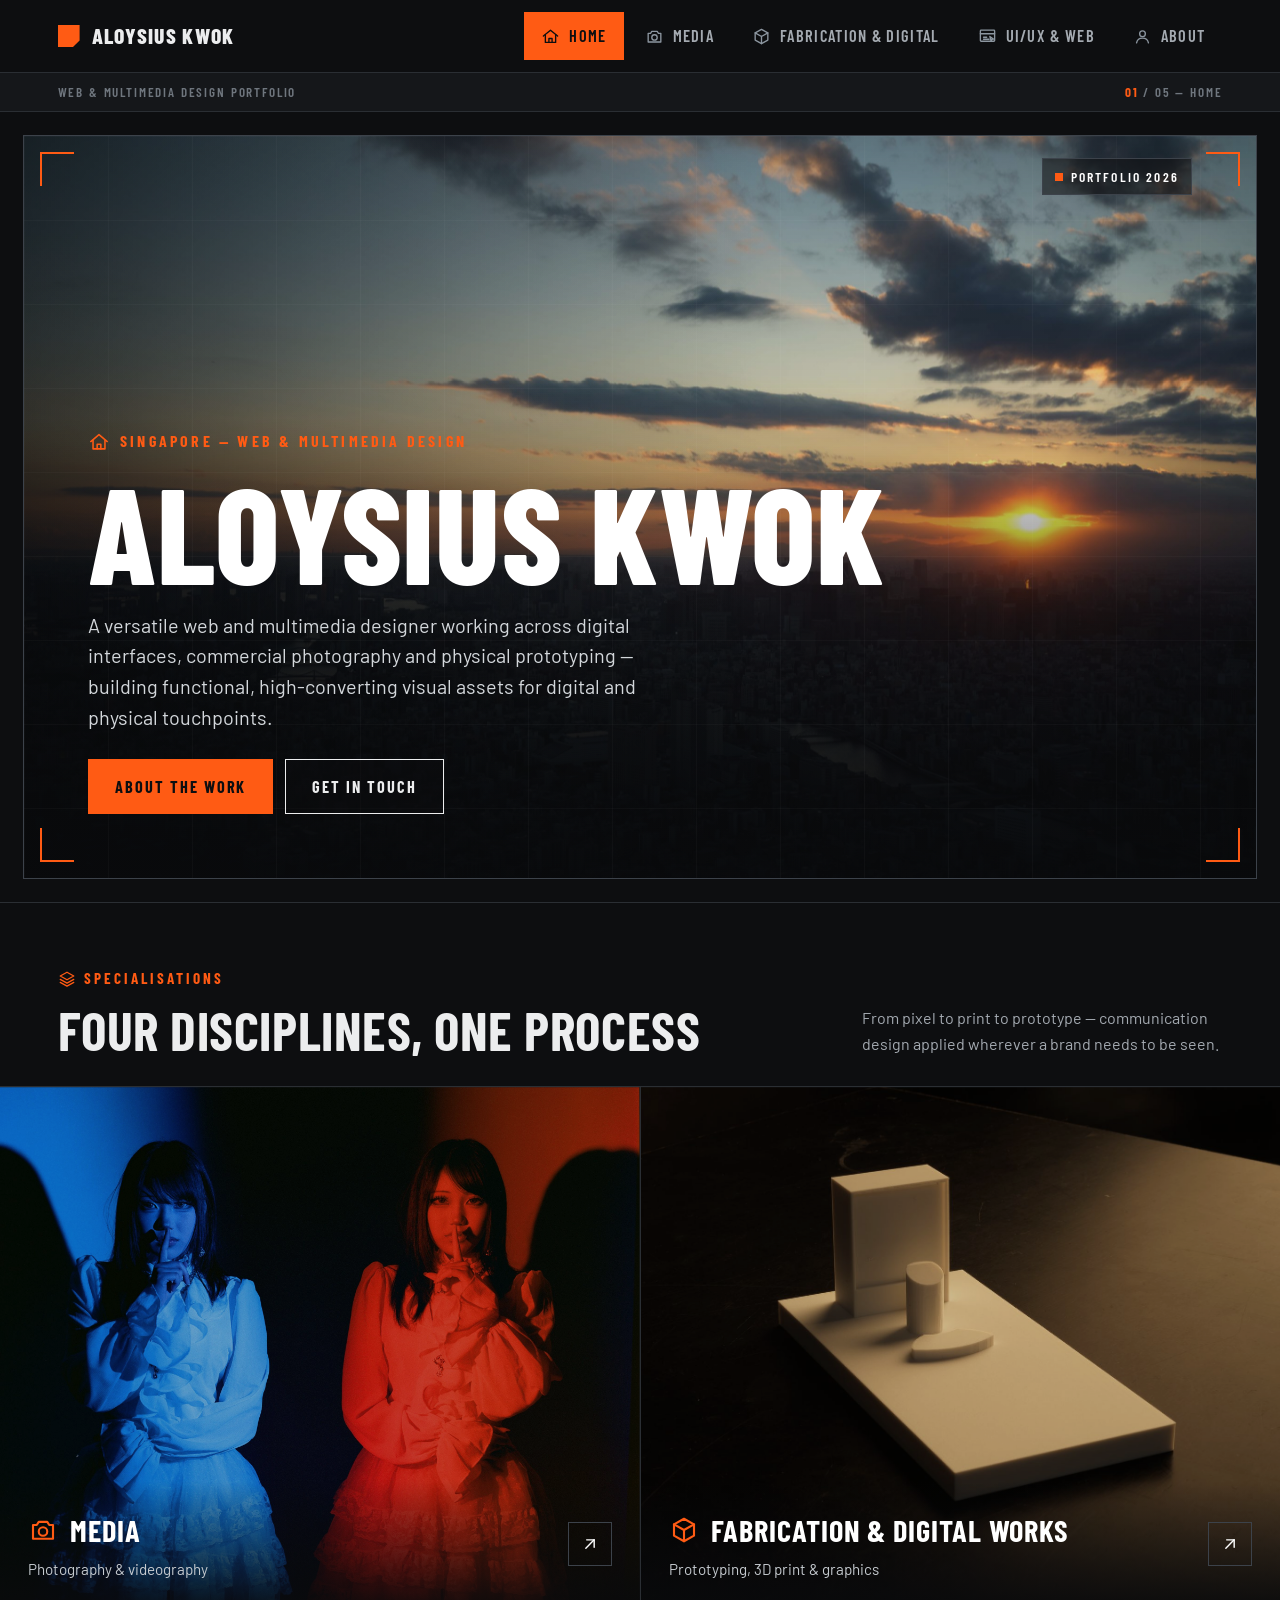
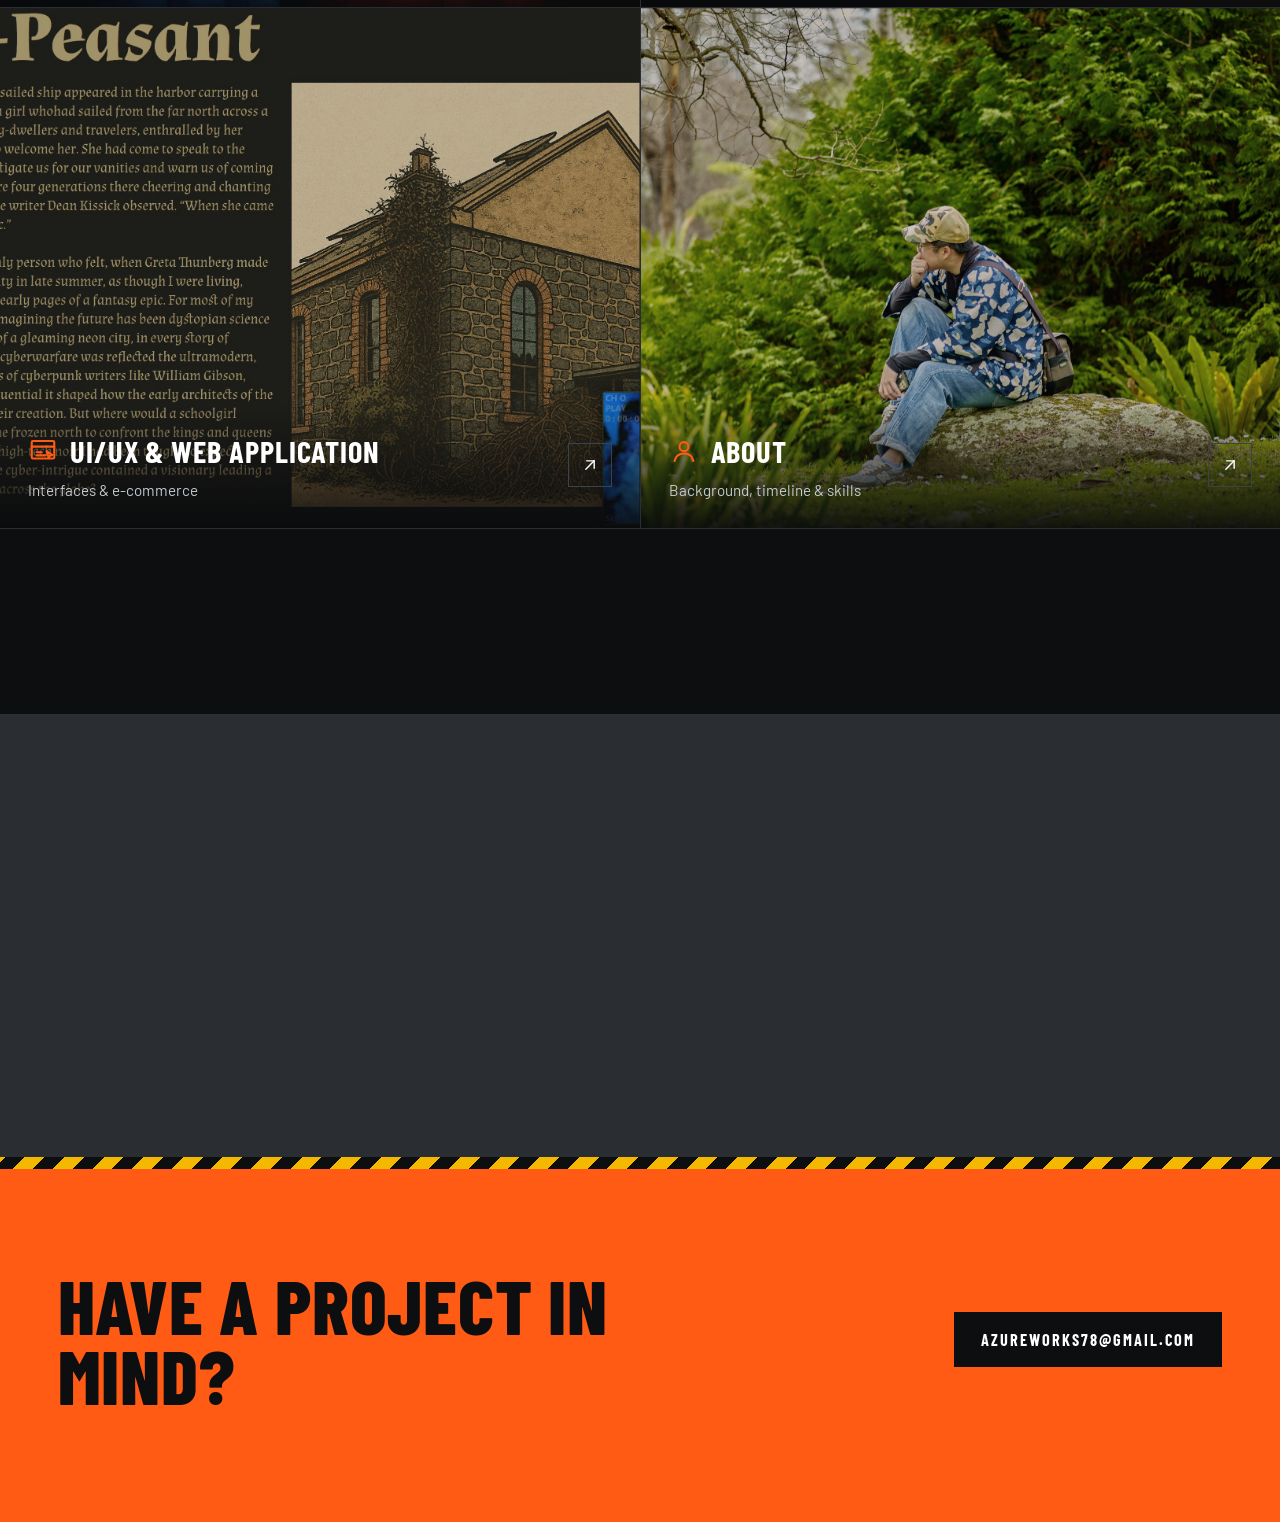
==== index.html @ bb740944 "Add files via upload" ====
<!DOCTYPE html>
<html lang="en">
<head>
<meta charset="UTF-8">
<meta name="viewport" content="width=device-width, initial-scale=1.0">
<title>Home — Aloysius Kwok</title>
<meta name="description" content="Portfolio of Aloysius Kwok — web, UI/UX, multimedia and fabrication design.">
<link rel="icon" href="data:image/svg+xml,%3Csvg xmlns='http://www.w3.org/2000/svg' viewBox='0 0 24 24'%3E%3Crect width='24' height='24' fill='%230D0E10'/%3E%3Crect x='4' y='4' width='10' height='10' fill='%23FF5B14'/%3E%3C/svg%3E">
<script>document.documentElement.classList.add("js")</script>
<link rel="stylesheet" href="css/style.css">
</head>
<body>
  <nav class="site-nav">
    <div class="wrap">
      <a href="index.html" class="brand"><span class="brand-mark"></span>Aloysius&nbsp;Kwok</a>
      <div class="nav-links"><a href="index.html" class="active" aria-current="page"><svg class="ico" viewBox="0 0 24 24" aria-hidden="true"><path d="M3 11.5 12 4l9 7.5"/><path d="M5.5 10v9.5h13V10"/><path d="M10 19.5v-5h4v5"/></svg><span>Home</span></a><a href="media.html"><svg class="ico" viewBox="0 0 24 24" aria-hidden="true"><path d="M4 8h3l1.6-2.5h6.8L17 8h3v11H4z"/><circle cx="12" cy="13.2" r="3.4"/></svg><span>Media</span></a><a href="fabrication.html"><svg class="ico" viewBox="0 0 24 24" aria-hidden="true"><path d="M12 3 20 7.5v9L12 21l-8-4.5v-9z"/><path d="M12 12 4 7.5M12 12l8-4.5M12 12v9"/></svg><span>Fabrication & Digital</span></a><a href="uiux.html"><svg class="ico" viewBox="0 0 24 24" aria-hidden="true"><rect x="3" y="4" width="18" height="14" rx="1"/><path d="M3 8.5h18"/><path d="M7 13h4M7 15.5h7"/><path d="m15 12 4.5 3.2-2 .5-.9 2z"/></svg><span>UI/UX & Web</span></a><a href="about.html"><svg class="ico" viewBox="0 0 24 24" aria-hidden="true"><circle cx="12" cy="8.5" r="3.6"/><path d="M4.5 20c.8-4 3.6-6 7.5-6s6.7 2 7.5 6"/></svg><span>About</span></a></div>
      <button class="nav-toggle" aria-label="Toggle menu" aria-expanded="false"><span></span></button>
    </div>
  </nav>
  
  <div class="index-strip">
    <div class="wrap">
      <span>Web &amp; Multimedia Design Portfolio</span>
      <span><b>01</b> / 05 — Home</span>
    </div>
  </div>
  <header class="hero ">
    <img class="hero-img" src="images/home/main.jpg" alt="Aloysius Kwok — featured work">
    <div class="hero-shade"></div><div class="hero-grid"></div>
    <span class="brk tl"></span><span class="brk tr"></span><span class="brk bl"></span><span class="brk br"></span>
    <div class="hero-tag"><i></i>Portfolio 2026</div>
    <div class="hero-text">
      <span class="eyebrow"><svg class="ico" viewBox="0 0 24 24" aria-hidden="true"><path d="M3 11.5 12 4l9 7.5"/><path d="M5.5 10v9.5h13V10"/><path d="M10 19.5v-5h4v5"/></svg>Singapore — Web &amp; Multimedia Design</span>
      <h1>Aloysius Kwok</h1>
      <p class="hero-lede">A versatile web and multimedia designer working across digital interfaces, commercial photography and physical prototyping — building functional, high-converting visual assets for digital and physical touchpoints.</p>
      <div class="hero-actions"><a class="btn btn-solid" href="about.html">About the work</a><a class="btn btn-line" href="mailto:azureworks78@gmail.com">Get in touch</a></div>
    </div>
  </header>

  <div class="section-head">
    <div>
      <span class="section-kicker"><svg class="ico" viewBox="0 0 24 24" aria-hidden="true"><path d="m12 3 9 5-9 5-9-5z"/><path d="m3 12.5 9 5 9-5"/><path d="m3 16.5 9 5 9-5"/></svg>Specialisations</span>
      <h2>Four disciplines, one process</h2>
    </div>
    <p class="section-note">From pixel to print to prototype — communication design applied wherever a brand needs to be seen.</p>
  </div>

  <div class="bento">
    <a class="cell cell-img c3 r2" href="media.html">
      <img src="images/media/main.jpg" alt="Media — event and commercial photography">
      <div class="cell-caption"><div><div class="cap-label"><svg class="ico" viewBox="0 0 24 24" aria-hidden="true"><path d="M4 8h3l1.6-2.5h6.8L17 8h3v11H4z"/><circle cx="12" cy="13.2" r="3.4"/></svg>Media</div><div class="cap-sub">Photography &amp; videography</div></div><span class="cap-arrow"><svg class="ico" viewBox="0 0 24 24" aria-hidden="true"><path d="M7 17 17 7"/><path d="M8 7h9v9"/></svg></span></div>
    </a>
    <a class="cell cell-img c3 r2" href="fabrication.html">
      <img src="images/fabrication/mockup-09.jpg" alt="Fabrication and digital works — prototyping and graphics">
      <div class="cell-caption"><div><div class="cap-label"><svg class="ico" viewBox="0 0 24 24" aria-hidden="true"><path d="M12 3 20 7.5v9L12 21l-8-4.5v-9z"/><path d="M12 12 4 7.5M12 12l8-4.5M12 12v9"/></svg>Fabrication &amp; Digital Works</div><div class="cap-sub">Prototyping, 3D print &amp; graphics</div></div><span class="cap-arrow"><svg class="ico" viewBox="0 0 24 24" aria-hidden="true"><path d="M7 17 17 7"/><path d="M8 7h9v9"/></svg></span></div>
    </a>
    <a class="cell cell-img c3 r2" href="uiux.html">
      <img src="images/uiux/hero.jpg" alt="UI/UX and web application design">
      <div class="cell-caption"><div><div class="cap-label"><svg class="ico" viewBox="0 0 24 24" aria-hidden="true"><rect x="3" y="4" width="18" height="14" rx="1"/><path d="M3 8.5h18"/><path d="M7 13h4M7 15.5h7"/><path d="m15 12 4.5 3.2-2 .5-.9 2z"/></svg>UI/UX &amp; Web Application</div><div class="cap-sub">Interfaces &amp; e-commerce</div></div><span class="cap-arrow"><svg class="ico" viewBox="0 0 24 24" aria-hidden="true"><path d="M7 17 17 7"/><path d="M8 7h9v9"/></svg></span></div>
    </a>
    <a class="cell cell-img c3 r2" href="about.html">
      <img src="images/about/main.jpg" alt="About Aloysius Kwok">
      <div class="cell-caption"><div><div class="cap-label"><svg class="ico" viewBox="0 0 24 24" aria-hidden="true"><circle cx="12" cy="8.5" r="3.6"/><path d="M4.5 20c.8-4 3.6-6 7.5-6s6.7 2 7.5 6"/></svg>About</div><div class="cap-sub">Background, timeline &amp; skills</div></div><span class="cap-arrow"><svg class="ico" viewBox="0 0 24 24" aria-hidden="true"><path d="M7 17 17 7"/><path d="M8 7h9v9"/></svg></span></div>
    </a>
  </div>

  <div class="section-head">
    <div>
      <span class="section-kicker">At a glance</span>
      <h2>Grounded in craft, built for production</h2>
    </div>
  </div>

  <div class="bento">
    <div class="cell c2">
      <span class="cell-index">Based</span>
      <h3>Singapore</h3>
      <p>Shooting and building across Southeast Asia, Australia and Japan.</p>
    </div>
    <div class="cell c2">
      <span class="cell-index">Education</span>
      <h3>B. Communication Design</h3>
      <p>Monash University, Melbourne — digital &amp; interactive media, UX pathways, typography.</p>
    </div>
    <div class="cell c2 cell-dark">
      <span class="cell-index">Currently</span>
      <h3>E-Operations &amp; Marketing</h3>
      <p>Supporting LAPP Asia Pacific's regional e-commerce and digital campaigns.</p>
    </div>
    <div class="cell c3">
      <span class="cell-index">Tools</span>
      <h3>Adobe Creative Suite, Shopify Liquid, Figma, 3D printing &amp; rapid prototyping</h3>
    </div>
    <div class="cell c3">
      <span class="cell-index">Since</span>
      <h3>2021 — independent multimedia production</h3>
      <p>Private models, commercial events and agency campaigns across three countries.</p>
    </div>
  </div>

  <div class="cta-band">
    <h2>Have a project in mind?</h2>
    <a class="btn btn-solid" href="mailto:azureworks78@gmail.com">azureworks78@gmail.com</a>
  </div>

  <div class="lightbox" id="lightbox">
    <button class="lightbox-close" aria-label="Close image">&times;</button>
    <img src="" alt="">
    <div class="lightbox-cap"></div>
  </div>
  <script src="js/site.js"></script>
</body>
</html>
---- css/style.css ----
/* ============================================================
   Aloysius Kwok — Portfolio
   Dark industrial · modernist grid · bento sectioning
   ============================================================ */

@import url('https://fonts.googleapis.com/css2?family=Barlow+Condensed:wght@500;600;700;800&family=Barlow:wght@400;500;600;700&display=swap');

:root{
  --bg:#0D0E10;
  --surface:#15171A;
  --surface-2:#1C1F23;
  --line:#2A2E33;
  --line-strong:#3C424A;
  --ink:#ECEDEE;
  --ink-soft:#A4AAB1;
  --ink-faint:#6F767E;
  --accent:#FF5B14;        /* safety orange */
  --accent-ink:#0D0E10;
  --hazard:#F5B800;
  --steel:#8C96A0;

  --gap:1px;
  --edge:clamp(18px,4.5vw,64px);
  --frame:clamp(10px,1.8vw,26px);   /* breathing room around large images */
  --maxw:1680px;

  --ff-display:'Barlow Condensed','Oswald','Arial Narrow',sans-serif;
  --ff-body:'Barlow','Helvetica Neue',Arial,sans-serif;
}

*{box-sizing:border-box;}
html{scroll-behavior:smooth;}
body{
  margin:0;background:var(--bg);color:var(--ink);
  font-family:var(--ff-body);font-size:17px;line-height:1.55;
  -webkit-font-smoothing:antialiased;
}
img{max-width:100%;display:block;}
a{color:inherit;text-decoration:none;}
ul{margin:0;padding:0;list-style:none;}
h1,h2,h3,h4{margin:0;font-family:var(--ff-display);font-weight:700;text-transform:uppercase;letter-spacing:.01em;line-height:1;}
p{margin:0;}
::selection{background:var(--accent);color:var(--accent-ink);}
:focus-visible{outline:2px solid var(--accent);outline-offset:3px;}

.ico{width:1.15em;height:1.15em;stroke:currentColor;fill:none;stroke-width:1.7;stroke-linecap:round;stroke-linejoin:round;flex:none;}

.wrap{max-width:var(--maxw);margin:0 auto;padding:0 var(--edge);}

/* ---------- Nav ---------- */
.site-nav{position:sticky;top:0;z-index:50;background:var(--bg);border-bottom:1px solid var(--line);}
.site-nav .wrap{display:flex;align-items:center;justify-content:space-between;height:72px;}
.brand{display:flex;align-items:center;gap:12px;font-family:var(--ff-display);font-weight:800;font-size:1.35rem;letter-spacing:.06em;text-transform:uppercase;}
.brand-mark{width:22px;height:22px;background:var(--accent);position:relative;clip-path:polygon(0 0,100% 0,100% 70%,70% 100%,0 100%);}
.nav-links{display:flex;align-items:center;gap:4px;}
.nav-links a{
  display:flex;align-items:center;gap:9px;
  font-family:var(--ff-display);font-weight:600;font-size:1.02rem;letter-spacing:.08em;text-transform:uppercase;
  padding:10px 16px;color:var(--ink-soft);white-space:nowrap;
  border:1px solid transparent;
  transition:color .15s ease,background .15s ease,border-color .15s ease;
}
.nav-links a .ico{width:19px;height:19px;color:var(--steel);transition:color .15s ease;}
.nav-links a:hover{color:var(--ink);background:var(--surface-2);border-color:var(--line);}
.nav-links a:hover .ico{color:var(--accent);}
.nav-links a.active{background:var(--accent);color:var(--accent-ink);}
.nav-links a.active .ico{color:var(--accent-ink);}
.nav-toggle{display:none;background:none;border:1px solid var(--line-strong);width:44px;height:44px;align-items:center;justify-content:center;cursor:pointer;}
.nav-toggle span,.nav-toggle span::before,.nav-toggle span::after{content:'';display:block;width:20px;height:2px;background:var(--ink);position:relative;}
.nav-toggle span::before{position:absolute;top:-6px;}
.nav-toggle span::after{position:absolute;top:6px;}

@media (max-width:1020px){
  .nav-links a{padding:10px 10px;font-size:.95rem;}
}
@media (max-width:860px){
  .nav-links{
    position:fixed;inset:72px 0 0 0;background:var(--bg);z-index:60;
    flex-direction:column;align-items:stretch;gap:0;padding:12px var(--edge) 24px;
    transform:translateY(-8px);opacity:0;pointer-events:none;
    transition:opacity .18s ease,transform .18s ease;
  }
  .nav-links.open{opacity:1;transform:none;pointer-events:auto;}
  .nav-links a{padding:20px 4px;font-size:1.4rem;border:0;border-bottom:1px solid var(--line);}
  .nav-links a .ico{width:26px;height:26px;}
  .nav-links a.active{background:none;color:var(--accent);}
  .nav-links a.active .ico{color:var(--accent);}
  .nav-toggle{display:flex;}
}

/* ---------- Index strip ---------- */
.index-strip{background:var(--surface);border-bottom:1px solid var(--line);}
.index-strip .wrap{display:flex;justify-content:space-between;align-items:center;height:38px;
  font-family:var(--ff-display);font-weight:600;font-size:.82rem;letter-spacing:.14em;text-transform:uppercase;color:var(--ink-faint);}
.index-strip b{color:var(--accent);font-weight:700;}

/* ---------- Hero (large framed image) ---------- */
.hero{
  position:relative;isolation:isolate;overflow:hidden;
  margin:var(--frame);
  height:clamp(520px,calc(100svh - 72px - 38px - 2*var(--frame)),1100px);
  display:flex;align-items:flex-end;
  background:var(--surface);
  border:1px solid var(--line-strong);
}
.hero-img{position:absolute;inset:0;width:100%;height:100%;object-fit:cover;z-index:-3;
  animation:heroZoom 16s cubic-bezier(.2,.6,.2,1) both;}
.hero-shade{position:absolute;inset:0;z-index:-2;
  background:
    linear-gradient(0deg,rgba(9,10,12,.93) 0%,rgba(9,10,12,.6) 30%,rgba(9,10,12,.08) 62%,rgba(9,10,12,.25) 100%),
    linear-gradient(90deg,rgba(9,10,12,.6) 0%,rgba(9,10,12,0) 60%);}
.hero-grid{position:absolute;inset:0;z-index:-1;opacity:.5;pointer-events:none;
  background-image:linear-gradient(rgba(255,255,255,.05) 1px,transparent 1px),linear-gradient(90deg,rgba(255,255,255,.05) 1px,transparent 1px);
  background-size:84px 84px;}
.brk{position:absolute;width:34px;height:34px;border:2px solid var(--accent);z-index:1;}
.brk.tl{top:16px;left:16px;border-right:0;border-bottom:0;}
.brk.tr{top:16px;right:16px;border-left:0;border-bottom:0;}
.brk.bl{bottom:16px;left:16px;border-right:0;border-top:0;}
.brk.br{bottom:16px;right:16px;border-left:0;border-top:0;}
.hero-tag{position:absolute;top:22px;right:64px;z-index:1;display:flex;align-items:center;gap:8px;
  font-family:var(--ff-display);font-weight:600;font-size:.85rem;letter-spacing:.16em;text-transform:uppercase;color:#fff;
  background:rgba(13,14,16,.55);border:1px solid var(--line-strong);padding:7px 12px;}
.hero-tag i{width:8px;height:8px;background:var(--accent);display:block;animation:blink 1.6s steps(2) infinite;}
.hero-text{position:relative;z-index:1;width:100%;padding:clamp(28px,5vw,72px);padding-top:120px;
  display:flex;flex-direction:column;gap:20px;animation:rise 1s .2s cubic-bezier(.2,.7,.2,1) both;}
.eyebrow{display:flex;align-items:center;gap:10px;font-family:var(--ff-display);font-weight:700;font-size:1rem;
  letter-spacing:.2em;text-transform:uppercase;color:var(--accent);}
.eyebrow .ico{width:22px;height:22px;}
.hero-text h1{font-size:clamp(3.4rem,10.5vw,9.5rem);font-weight:800;line-height:.86;letter-spacing:.005em;color:#fff;max-width:14ch;}
.hero-lede{font-size:clamp(1.05rem,1.55vw,1.3rem);color:#D3D7DB;max-width:56ch;line-height:1.55;}
.hero-actions{display:flex;gap:12px;flex-wrap:wrap;padding-top:6px;}

/* hero variants */
.hero-img{object-position:center 20%;}
.hero.long .hero-text h1{font-size:clamp(3rem,7.4vw,7rem);max-width:13ch;}
.hero.shade-left .hero-img{object-position:right center;}
.hero.shade-left .hero-shade{background:
  linear-gradient(90deg,rgba(9,10,12,.97) 0%,rgba(9,10,12,.93) 40%,rgba(9,10,12,.4) 72%,rgba(9,10,12,.1) 100%),
  linear-gradient(0deg,rgba(9,10,12,.7) 0%,rgba(9,10,12,0) 45%);}

@keyframes heroZoom{from{transform:scale(1.1);}to{transform:scale(1);}}
@keyframes rise{from{opacity:0;transform:translateY(34px);}to{opacity:1;transform:none;}}
@keyframes blink{50%{opacity:.15;}}

.btn{display:inline-flex;align-items:center;gap:10px;font-family:var(--ff-display);font-weight:700;font-size:1.02rem;
  letter-spacing:.12em;text-transform:uppercase;padding:14px 26px;border:1px solid var(--ink);color:var(--ink);
  transition:background .15s ease,color .15s ease,border-color .15s ease;}
.btn .ico{width:18px;height:18px;}
.btn-solid{background:var(--accent);border-color:var(--accent);color:var(--accent-ink);}
.btn-solid:hover{background:#fff;border-color:#fff;}
.btn-line{background:rgba(13,14,16,.4);}
.btn-line:hover{background:var(--ink);color:var(--bg);}

@media (max-width:700px){
  .hero{height:clamp(480px,82svh,760px);}
  .hero-tag{display:none;}
  .hero-text{padding-top:90px;}
}

/* ---------- Section headers ---------- */
.section-head{padding:64px var(--edge) 30px;display:grid;grid-template-columns:1fr auto;gap:24px;align-items:end;border-top:1px solid var(--line);}
.section-head h2{font-size:clamp(2rem,4.2vw,3.4rem);font-weight:700;}
.section-head .section-note{max-width:40ch;color:var(--ink-soft);font-size:1rem;line-height:1.6;}
.section-kicker{display:flex;align-items:center;gap:8px;font-family:var(--ff-display);font-weight:700;font-size:.95rem;
  letter-spacing:.2em;text-transform:uppercase;color:var(--accent);margin-bottom:12px;}
.section-kicker .ico{width:18px;height:18px;}

/* ---------- Bento ---------- */
.bento{display:grid;grid-template-columns:repeat(6,1fr);gap:var(--gap);background:var(--line);border-top:1px solid var(--line);border-bottom:1px solid var(--line);}
.bento>*{background:var(--surface);}
.cell{padding:32px;display:flex;flex-direction:column;gap:14px;justify-content:flex-end;min-height:220px;position:relative;}
.cell h3{font-size:1.7rem;font-weight:700;}
.cell p{color:var(--ink-soft);font-size:1rem;line-height:1.6;}
.cell .cell-index{display:flex;align-items:center;gap:8px;font-family:var(--ff-display);font-weight:600;font-size:.9rem;letter-spacing:.18em;text-transform:uppercase;color:var(--ink-faint);}
.cell .cell-index .ico{width:17px;height:17px;color:var(--accent);}
.c2{grid-column:span 2;}.c3{grid-column:span 3;}.c4{grid-column:span 4;}.c6{grid-column:span 6;}
.r2{min-height:520px;}
.cell-dark{background:var(--surface-2);border-top:3px solid var(--accent);}

.cell-img{padding:0;overflow:hidden;background:var(--surface-2);}
.cell-img img{width:100%;height:100%;object-fit:cover;position:absolute;inset:0;transition:transform .8s cubic-bezier(.2,.7,.2,1),filter .4s ease;filter:saturate(.9) brightness(.82);}
.cell-img:hover img{transform:scale(1.06);filter:saturate(1.05) brightness(1);}
.cell-caption{position:absolute;left:0;right:0;bottom:0;z-index:2;padding:26px 28px;display:flex;align-items:center;justify-content:space-between;gap:16px;
  background:linear-gradient(0deg,rgba(9,10,12,.92),rgba(9,10,12,0));}
.cap-label{font-family:var(--ff-display);font-weight:700;font-size:1.9rem;text-transform:uppercase;letter-spacing:.03em;color:#fff;display:flex;align-items:center;gap:12px;}
.cap-label .ico{width:30px;height:30px;color:var(--accent);}
.cap-sub{font-size:.95rem;color:#C5CACF;margin-top:4px;}
.cap-arrow{width:44px;height:44px;border:1px solid var(--line-strong);display:flex;align-items:center;justify-content:center;color:#fff;flex:none;transition:background .2s ease,border-color .2s ease,transform .3s ease;}
.cap-arrow .ico{width:20px;height:20px;}
.cell-img:hover .cap-arrow{background:var(--accent);border-color:var(--accent);color:var(--accent-ink);transform:rotate(45deg);}

@media (max-width:960px){
  .bento{grid-template-columns:repeat(2,1fr);}
  .c3,.c4,.c6{grid-column:span 2;}.c2{grid-column:span 1;}
  .section-head{grid-template-columns:1fr;}
  .r2{min-height:380px;}
}
@media (max-width:520px){
  .bento{grid-template-columns:1fr;}
  .c2,.c3,.c4,.c6{grid-column:span 1;}
}

/* ---------- Gallery ---------- */
.gallery{display:grid;grid-template-columns:repeat(6,1fr);grid-auto-rows:clamp(220px,24vw,360px);gap:var(--gap);background:var(--line);border-top:1px solid var(--line);border-bottom:1px solid var(--line);}
.gallery figure{margin:0;position:relative;overflow:hidden;background:var(--surface-2);cursor:zoom-in;}
.gallery img{width:100%;height:100%;object-fit:cover;}
.gallery figure::after{content:'';position:absolute;left:0;bottom:0;height:3px;width:100%;background:var(--accent);transform:scaleX(0);transform-origin:left;transition:transform .45s cubic-bezier(.2,.7,.2,1);z-index:3;}
.gallery figure:hover::after{transform:scaleX(1);}
.gallery figcaption{position:absolute;left:0;right:0;bottom:0;z-index:2;padding:36px 18px 16px;display:flex;align-items:center;justify-content:space-between;gap:10px;
  background:linear-gradient(0deg,rgba(9,10,12,.9),rgba(9,10,12,0));color:#fff;
  font-family:var(--ff-display);font-weight:600;font-size:1rem;letter-spacing:.14em;text-transform:uppercase;
  opacity:0;transform:translateY(8px);transition:opacity .25s ease,transform .25s ease;}
.gallery figcaption .ico{width:18px;height:18px;color:var(--accent);}
.gallery figure:hover figcaption{opacity:1;transform:none;}
.g-w2{grid-column:span 2;}.g-w3{grid-column:span 3;}.g-w4{grid-column:span 4;}.g-w6{grid-column:span 6;}

@media (max-width:860px){
  .gallery{grid-template-columns:repeat(4,1fr);grid-auto-rows:240px;}
  .g-w3,.g-w4,.g-w6{grid-column:span 4;}.g-w2{grid-column:span 2;}
}
@media (max-width:520px){
  .gallery{grid-template-columns:repeat(2,1fr);grid-auto-rows:230px;}
  .g-w2,.g-w3,.g-w4,.g-w6{grid-column:span 2;}
}

/* ---------- Scroll-reveal animation (only when JS is on) ---------- */
/* the frame stays in place (so it can be observed); the image wipes in inside it */
.js .gallery figure img,.js .cell-img img{
  clip-path:inset(0 0 100% 0);transform:scale(1.28);
  transition:clip-path 1s cubic-bezier(.77,0,.18,1) var(--d,0ms),transform 1.7s cubic-bezier(.2,.7,.2,1) var(--d,0ms),filter .4s ease;
}
.js .gallery figure.in img,.js .cell-img.in img{clip-path:inset(0 0 0 0);transform:scale(1);}
.js .gallery figure figcaption,.js .cell-img .cell-caption{transition-delay:0ms;}
.js .gallery figure.in:hover img{transform:scale(1.07);transition:transform .8s cubic-bezier(.2,.7,.2,1);}
.js .cell-img.in:hover img{transform:scale(1.06);transition:transform .8s cubic-bezier(.2,.7,.2,1),filter .4s ease;}
.js .reveal{opacity:0;transform:translateY(26px);transition:opacity .8s ease var(--d,0ms),transform .9s cubic-bezier(.2,.7,.2,1) var(--d,0ms);}
.js .reveal.in{opacity:1;transform:none;}

@media (prefers-reduced-motion:reduce){
  *{animation:none !important;transition-duration:.001ms !important;scroll-behavior:auto !important;}
  .js .reveal{opacity:1;transform:none;}
  .js .gallery figure img,.js .cell-img img{transform:none;clip-path:none;}
}

/* ---------- Lightbox ---------- */
.lightbox{position:fixed;inset:0;z-index:100;background:rgba(7,8,9,.96);display:none;align-items:center;justify-content:center;padding:6vh 5vw;}
.lightbox.open{display:flex;}
.lightbox img{max-width:100%;max-height:86vh;object-fit:contain;border:1px solid var(--line-strong);animation:lb .35s cubic-bezier(.2,.7,.2,1);}
@keyframes lb{from{opacity:0;transform:scale(.96);}to{opacity:1;transform:none;}}
.lightbox-close{position:absolute;top:22px;right:22px;width:46px;height:46px;border:1px solid var(--line-strong);background:var(--surface);color:#fff;font-size:1.3rem;cursor:pointer;}
.lightbox-close:hover{background:var(--accent);color:var(--accent-ink);border-color:var(--accent);}
.lightbox-cap{position:absolute;left:24px;bottom:22px;color:#aeb4ba;font-family:var(--ff-display);letter-spacing:.14em;text-transform:uppercase;font-size:.95rem;}

/* ---------- Split / prose ---------- */
.split{display:grid;grid-template-columns:1fr 1fr;gap:var(--gap);background:var(--line);border-top:1px solid var(--line);border-bottom:1px solid var(--line);}
.split>*{background:var(--surface);padding:clamp(32px,5vw,72px) var(--edge);}
.split h2{font-size:clamp(2rem,3.6vw,3rem);margin-bottom:18px;}
.prose{font-size:1.1rem;line-height:1.75;color:var(--ink-soft);}
.prose p+p{margin-top:16px;}
.stat-list{display:flex;flex-direction:column;gap:22px;}
.stat-list li{border-top:1px solid var(--line-strong);padding-top:16px;}
.stat-list .stat-num{font-family:var(--ff-display);font-weight:700;font-size:2.1rem;text-transform:uppercase;letter-spacing:.02em;line-height:1.05;}
.stat-list .stat-label{font-size:1rem;color:var(--ink-soft);margin-top:4px;}
.stat-list a{color:var(--accent);}
.stat-list a:hover{text-decoration:underline;}
@media (max-width:860px){.split{grid-template-columns:1fr;}}

/* ---------- Timeline ---------- */
.timeline{background:var(--surface);border-top:1px solid var(--line);border-bottom:1px solid var(--line);}
.tl-row{display:grid;grid-template-columns:220px 1fr;gap:24px;padding:32px var(--edge);border-top:1px solid var(--line);transition:background .2s ease;}
.tl-row:first-child{border-top:0;}
.tl-row:hover{background:var(--surface-2);}
.tl-date{font-family:var(--ff-display);font-weight:700;font-size:1.15rem;letter-spacing:.1em;text-transform:uppercase;color:var(--accent);}
.tl-role{font-family:var(--ff-display);font-weight:700;font-size:1.65rem;text-transform:uppercase;letter-spacing:.02em;margin-bottom:4px;}
.tl-org{font-size:.98rem;color:var(--steel);margin-bottom:10px;}
.tl-body{color:var(--ink-soft);font-size:1.02rem;line-height:1.7;max-width:70ch;}
@media (max-width:700px){.tl-row{grid-template-columns:1fr;gap:6px;}}

/* ---------- Chips ---------- */
.chip-grid{display:flex;flex-wrap:wrap;gap:10px;padding:40px var(--edge) 64px;background:var(--surface);border-top:1px solid var(--line);}
.chip{display:inline-flex;align-items:center;gap:8px;border:1px solid var(--line-strong);padding:10px 16px;font-family:var(--ff-display);font-weight:600;font-size:1rem;letter-spacing:.1em;text-transform:uppercase;color:var(--ink-soft);transition:border-color .15s ease,color .15s ease;}
.chip:hover{border-color:var(--accent);color:var(--ink);}
.chip::before{content:'';width:6px;height:6px;background:var(--accent);}

/* ---------- CTA band ---------- */
.cta-band{position:relative;background:var(--accent);color:var(--accent-ink);padding:clamp(56px,9vw,112px) var(--edge);display:grid;grid-template-columns:1fr auto;gap:24px;align-items:center;}
.cta-band::before{content:'';position:absolute;left:0;right:0;top:0;height:12px;background:repeating-linear-gradient(-45deg,var(--accent-ink) 0 14px,var(--hazard) 14px 28px);}
.cta-band h2{font-size:clamp(2.4rem,6vw,5rem);font-weight:800;max-width:16ch;line-height:.92;}
.cta-band .btn-solid{background:var(--accent-ink);border-color:var(--accent-ink);color:#fff;}
.cta-band .btn-solid:hover{background:#fff;border-color:#fff;color:var(--accent-ink);}
@media (max-width:700px){.cta-band{grid-template-columns:1fr;}}

/* ---------- Footer ---------- */
footer{background:var(--surface);border-top:1px solid var(--line);}
.foot-grid{display:grid;grid-template-columns:1.4fr 1fr 1fr;gap:32px;padding:64px var(--edge) 32px;}
.foot-brand{font-family:var(--ff-display);font-weight:800;font-size:2rem;text-transform:uppercase;letter-spacing:.05em;display:flex;align-items:center;gap:12px;}
.foot-tag{color:var(--ink-soft);margin-top:12px;max-width:38ch;font-size:1rem;line-height:1.6;}
.foot-col h4{font-size:.95rem;color:var(--ink-faint);letter-spacing:.2em;margin-bottom:16px;}
.foot-col a,.foot-col p{display:flex;align-items:center;gap:10px;font-size:1rem;color:var(--ink-soft);margin-bottom:12px;}
.foot-col a .ico,.foot-col p .ico{width:17px;height:17px;color:var(--accent);}
.foot-col a:hover{color:#fff;}
.foot-bottom{display:flex;justify-content:space-between;padding:20px var(--edge) 34px;font-size:.85rem;color:var(--ink-faint);border-top:1px solid var(--line);flex-wrap:wrap;gap:8px;}
@media (max-width:700px){.foot-grid{grid-template-columns:1fr;}}
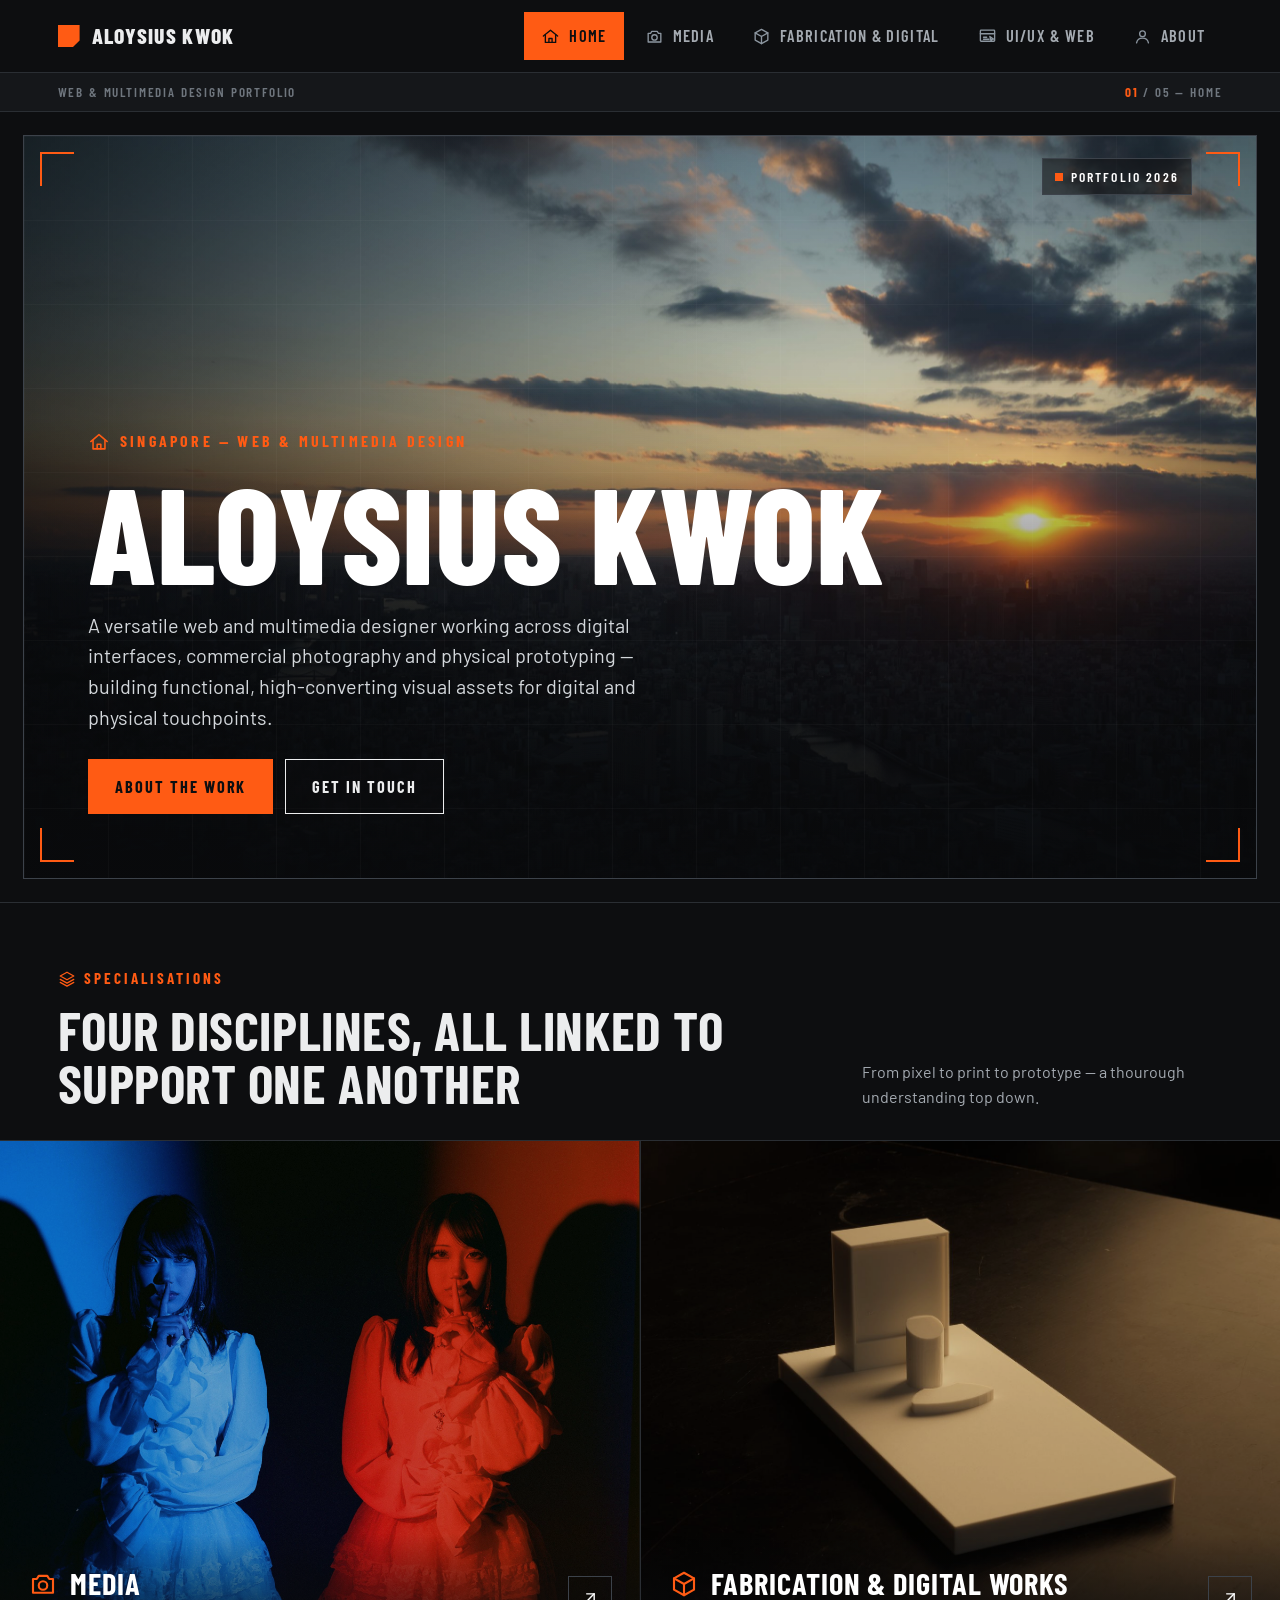
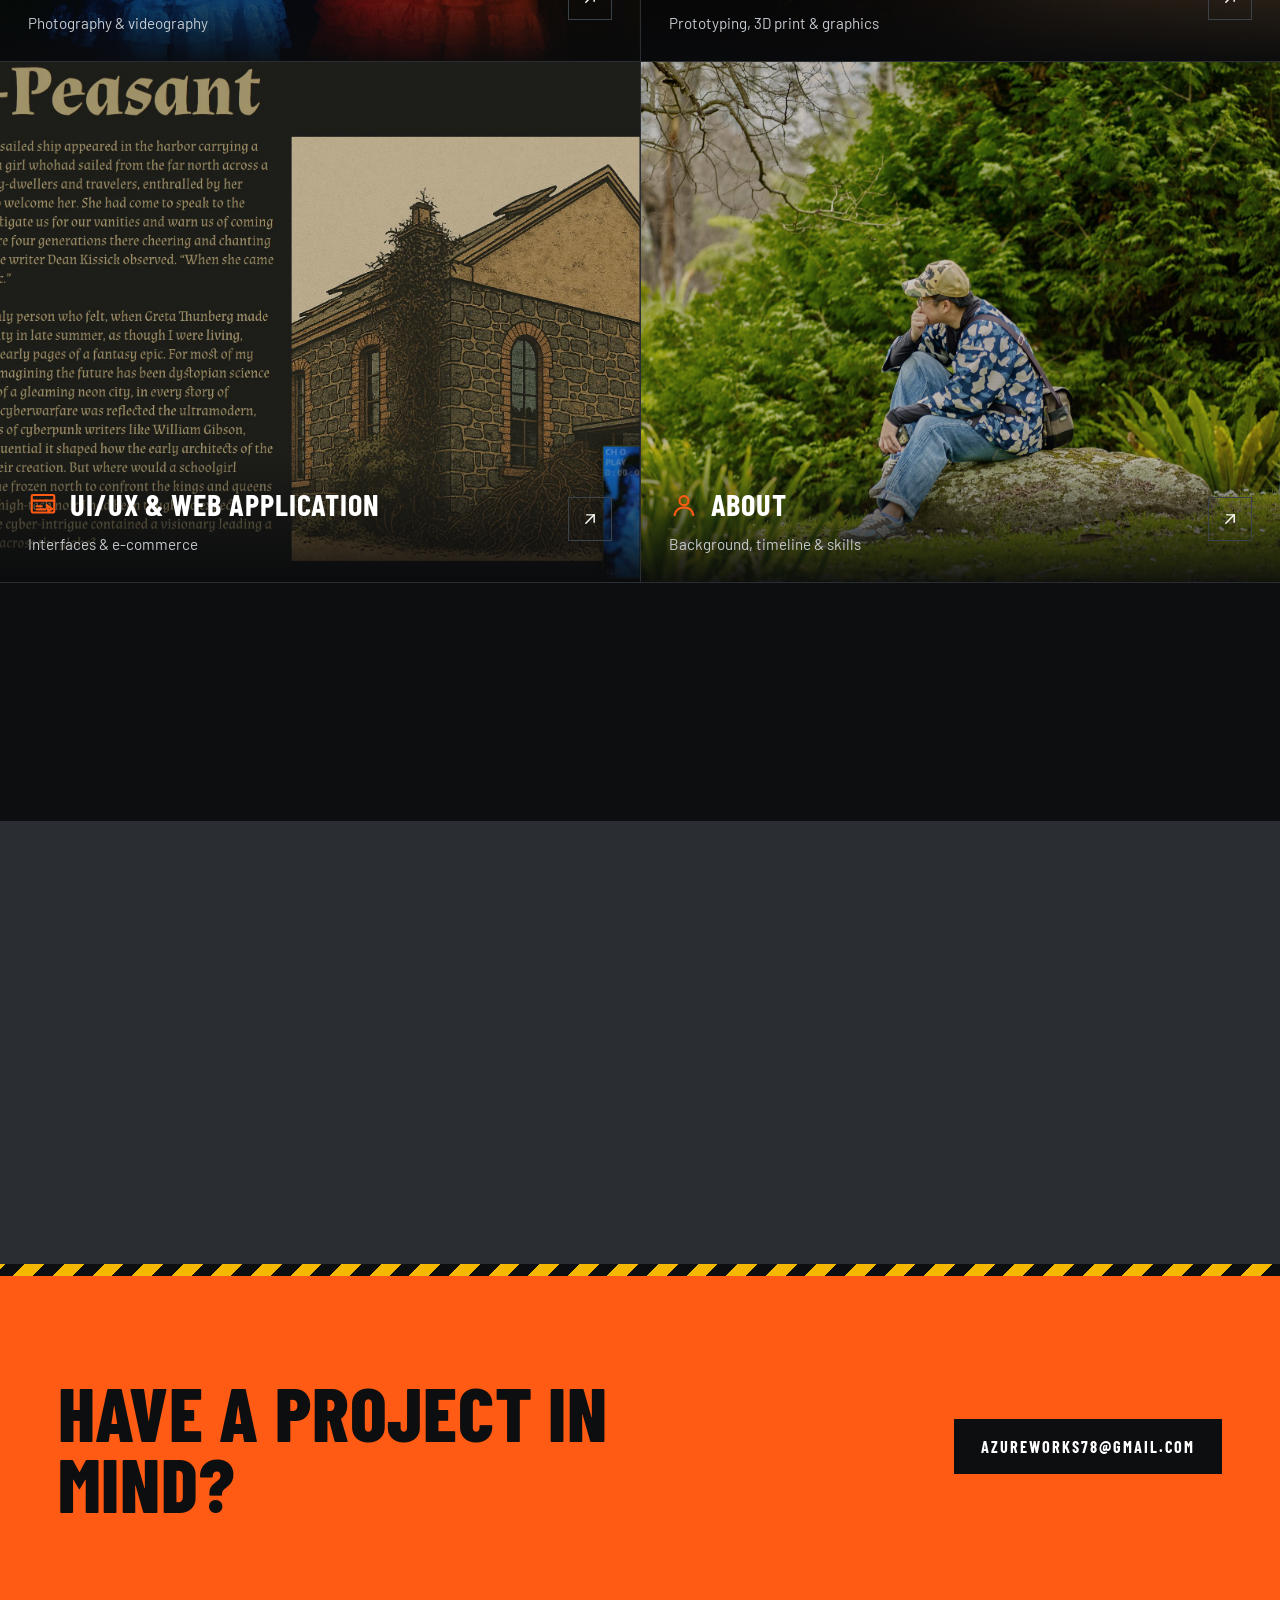
==== commit 53c80846: "Update index.html" ====
--- a/index.html
+++ b/index.html
@@ -40,9 +40,9 @@
   <div class="section-head">
     <div>
       <span class="section-kicker"><svg class="ico" viewBox="0 0 24 24" aria-hidden="true"><path d="m12 3 9 5-9 5-9-5z"/><path d="m3 12.5 9 5 9-5"/><path d="m3 16.5 9 5 9-5"/></svg>Specialisations</span>
-      <h2>Four disciplines, one process</h2>
+      <h2>Four disciplines, all linked to support one another</h2>
     </div>
-    <p class="section-note">From pixel to print to prototype — communication design applied wherever a brand needs to be seen.</p>
+    <p class="section-note">From pixel to print to prototype — a thourough understanding top down.</p>
   </div>
 
   <div class="bento">
@@ -67,7 +67,7 @@
   <div class="section-head">
     <div>
       <span class="section-kicker">At a glance</span>
-      <h2>Grounded in craft, built for production</h2>
+      <h2>Grounded in understanding limits and working around it</h2>
     </div>
   </div>
 
@@ -79,7 +79,7 @@
     </div>
     <div class="cell c2">
       <span class="cell-index">Education</span>
-      <h3>B. Communication Design</h3>
+      <h3>V. Communication Design</h3>
       <p>Monash University, Melbourne — digital &amp; interactive media, UX pathways, typography.</p>
     </div>
     <div class="cell c2 cell-dark">
@@ -110,4 +110,4 @@
   </div>
   <script src="js/site.js"></script>
 </body>
-</html>+</html>
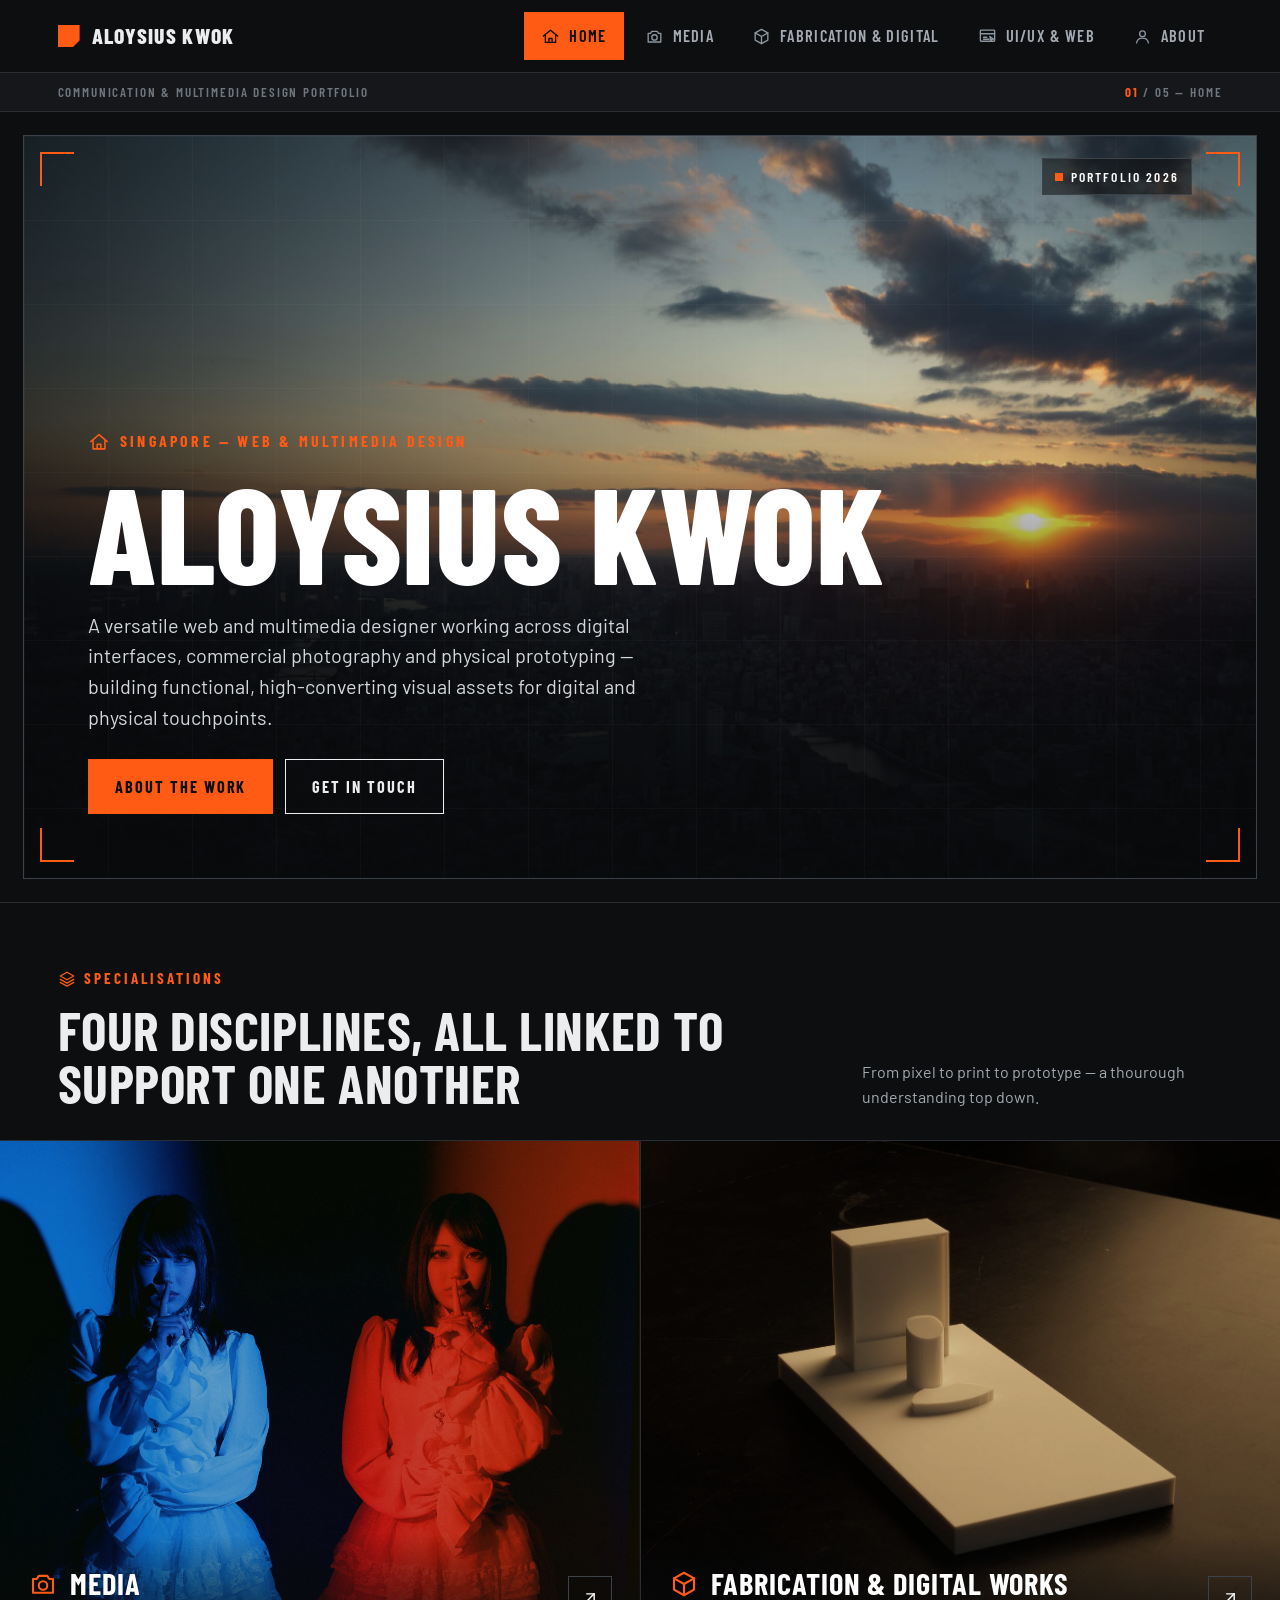
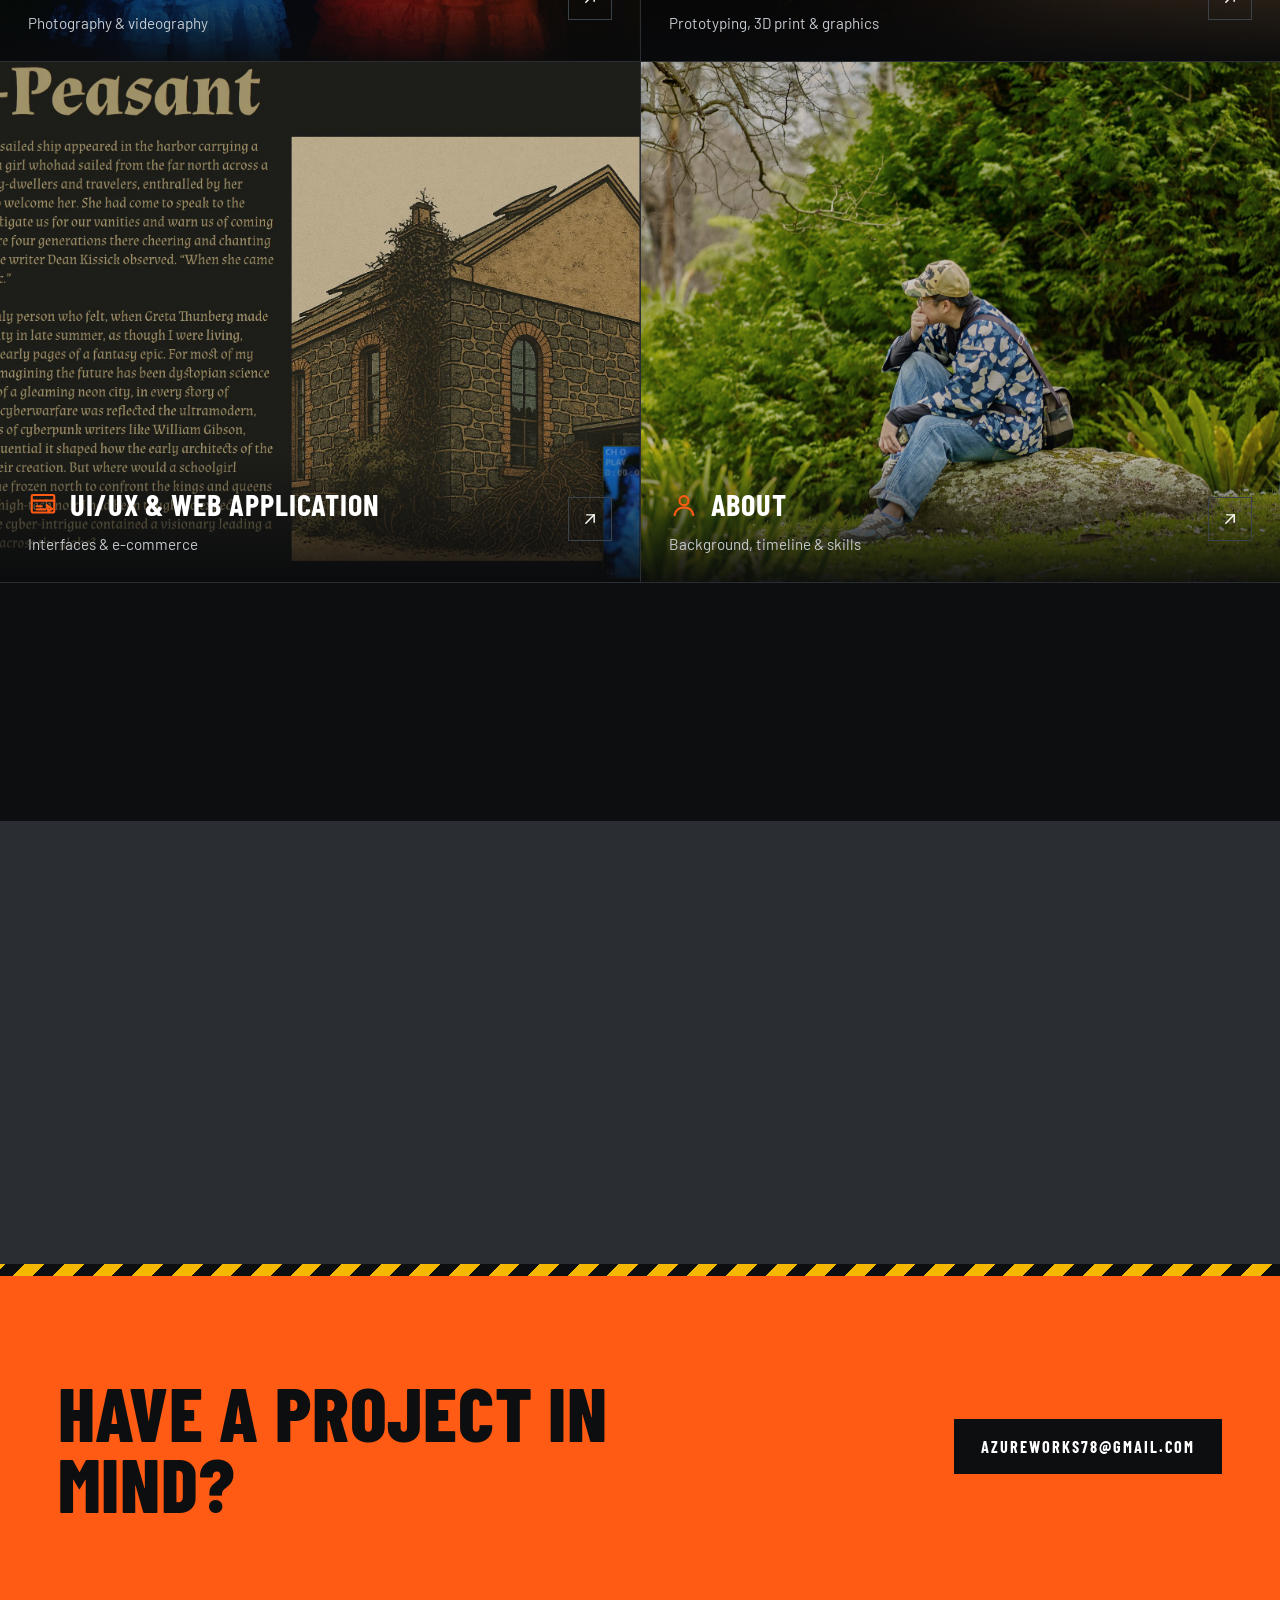
==== commit 4b1f4d22: "Update index.html" ====
--- a/index.html
+++ b/index.html
@@ -20,7 +20,7 @@
   
   <div class="index-strip">
     <div class="wrap">
-      <span>Web &amp; Multimedia Design Portfolio</span>
+      <span>Communication &amp; Multimedia Design Portfolio</span>
       <span><b>01</b> / 05 — Home</span>
     </div>
   </div>
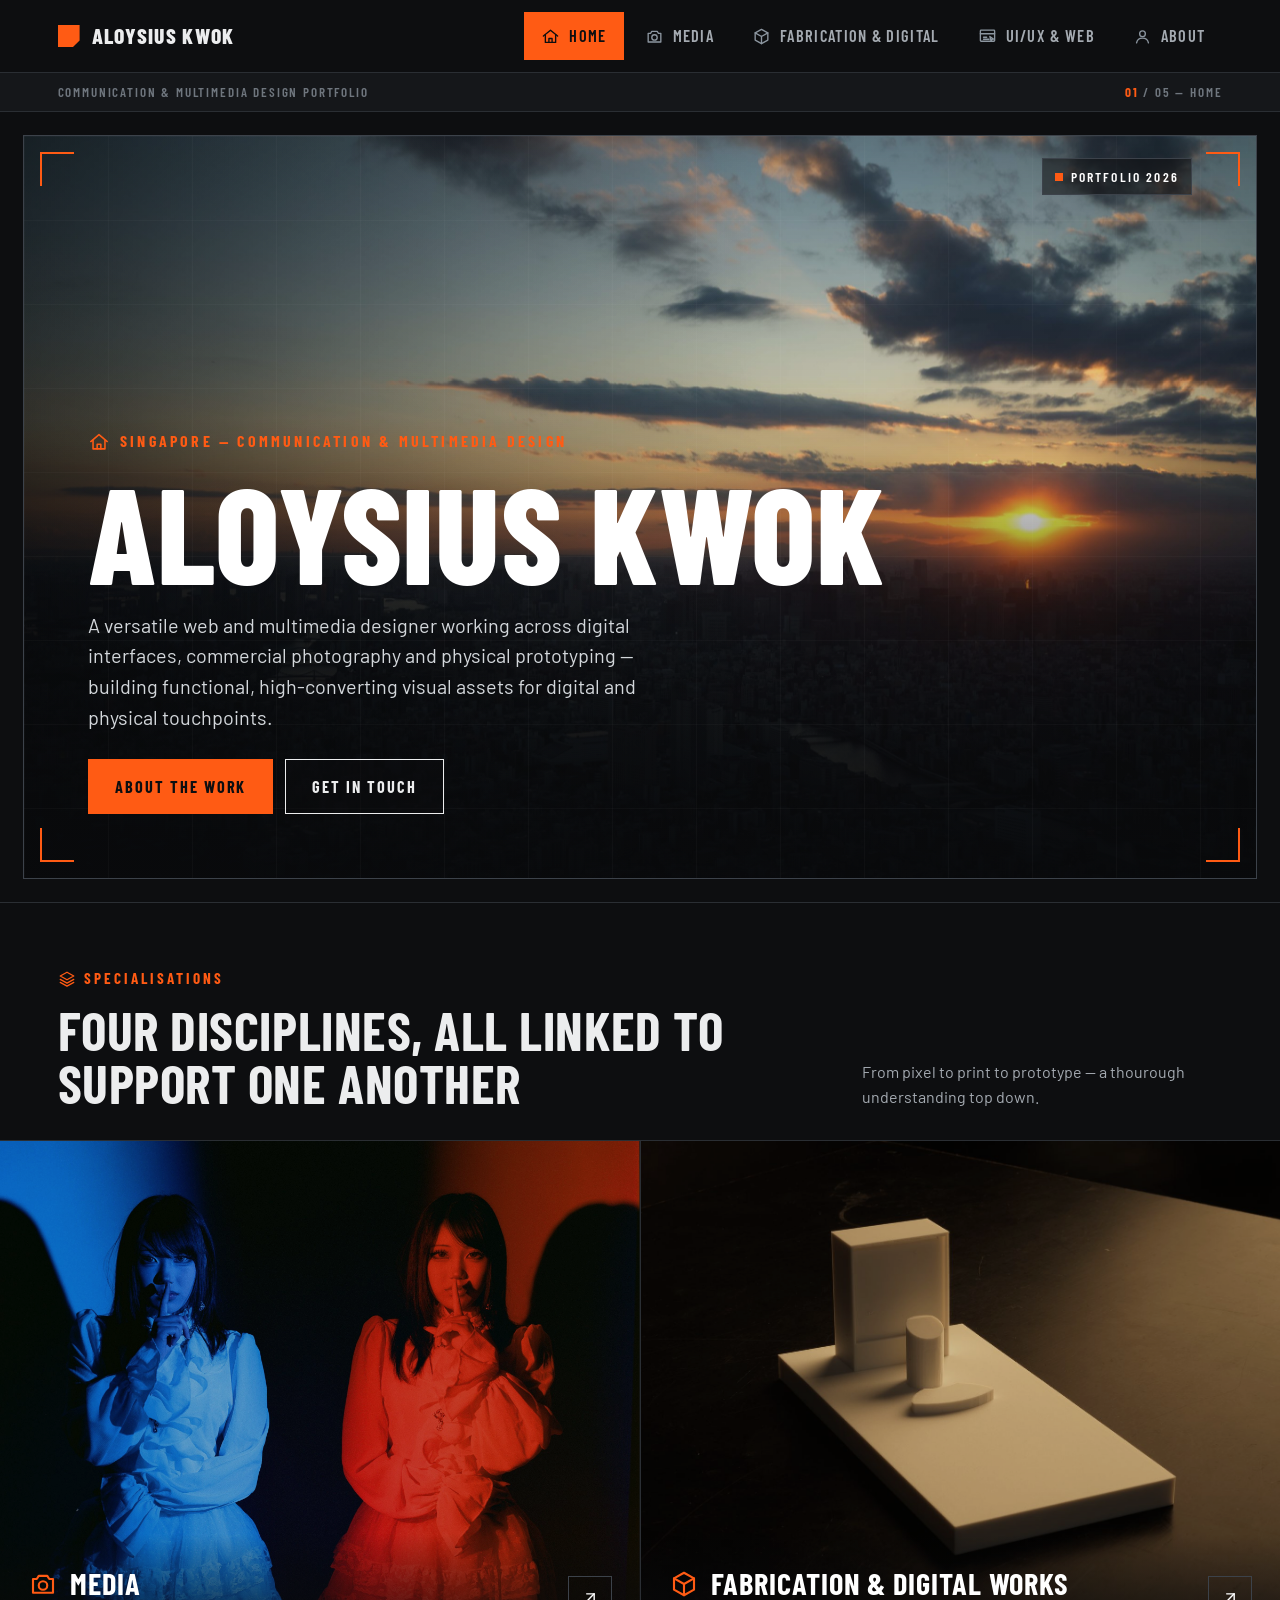
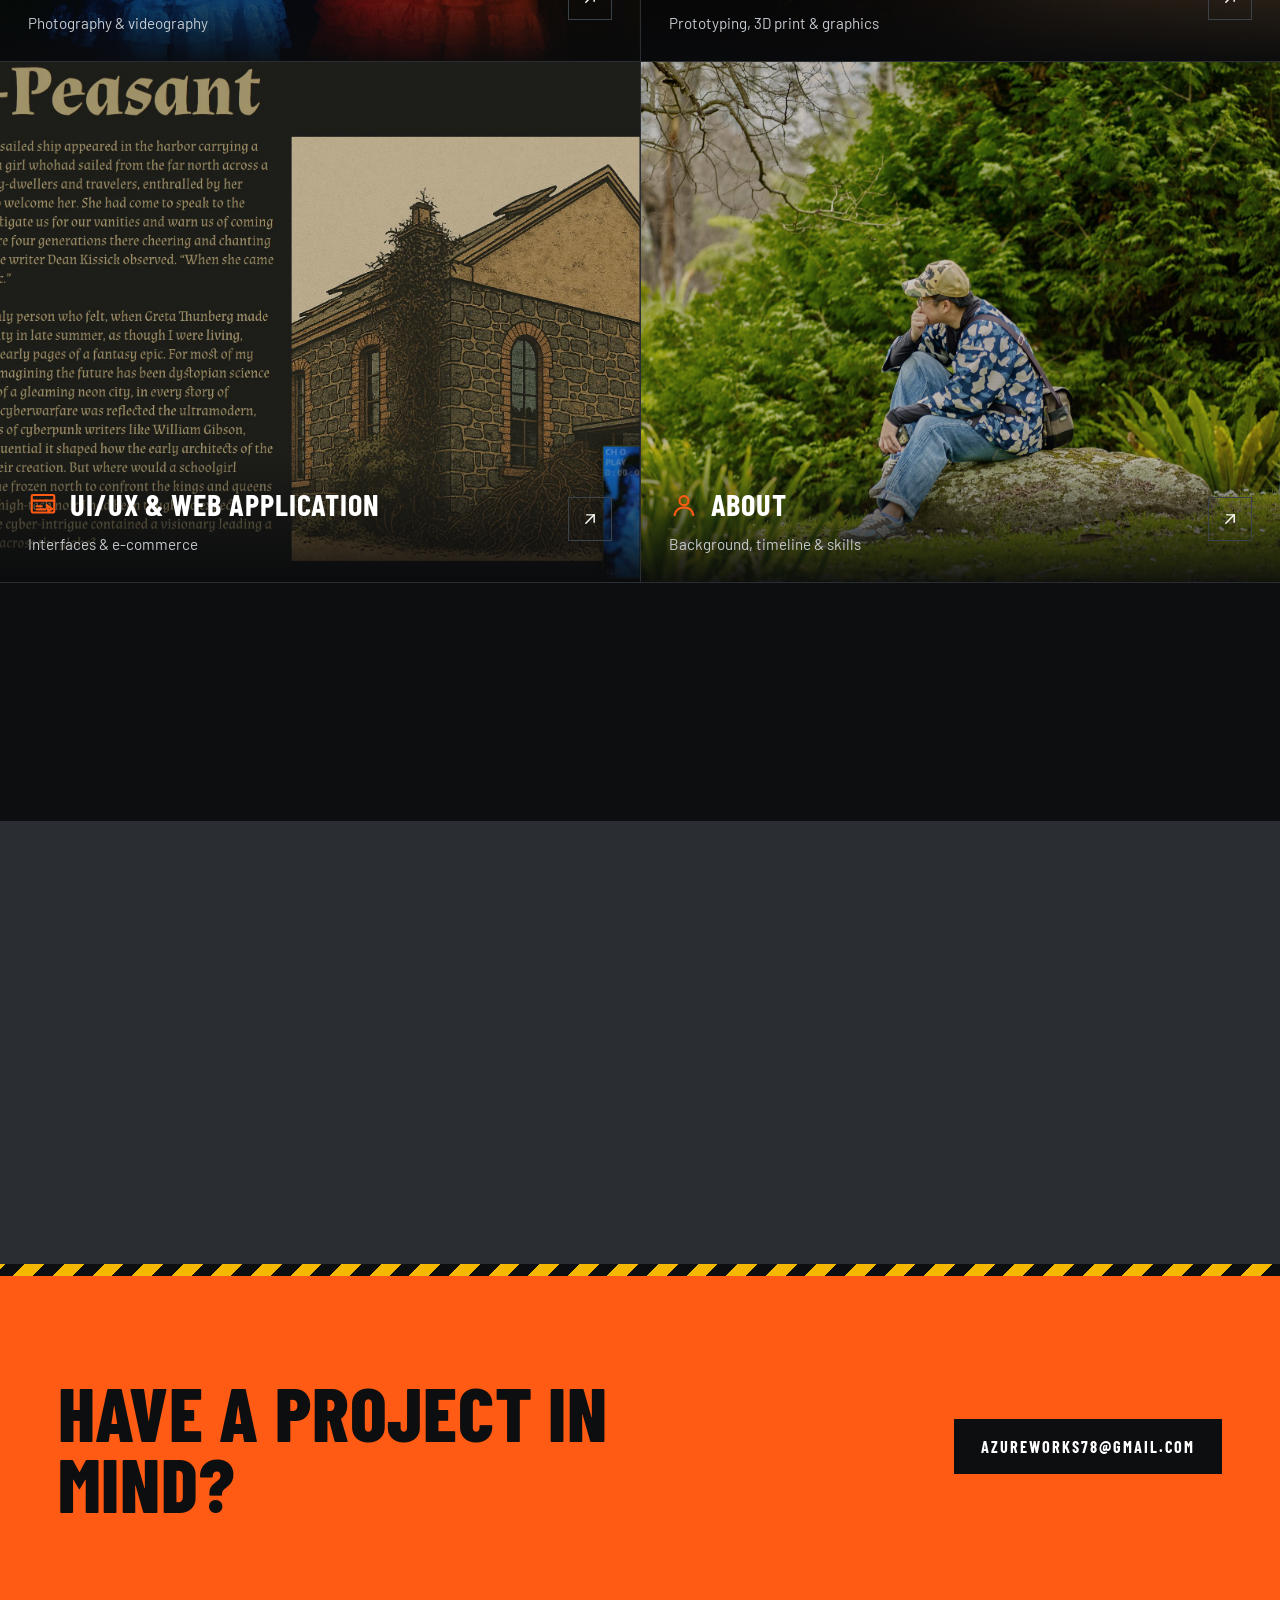
==== commit 34f4d698: "Update index.html" ====
--- a/index.html
+++ b/index.html
@@ -30,7 +30,7 @@
     <span class="brk tl"></span><span class="brk tr"></span><span class="brk bl"></span><span class="brk br"></span>
     <div class="hero-tag"><i></i>Portfolio 2026</div>
     <div class="hero-text">
-      <span class="eyebrow"><svg class="ico" viewBox="0 0 24 24" aria-hidden="true"><path d="M3 11.5 12 4l9 7.5"/><path d="M5.5 10v9.5h13V10"/><path d="M10 19.5v-5h4v5"/></svg>Singapore — Web &amp; Multimedia Design</span>
+      <span class="eyebrow"><svg class="ico" viewBox="0 0 24 24" aria-hidden="true"><path d="M3 11.5 12 4l9 7.5"/><path d="M5.5 10v9.5h13V10"/><path d="M10 19.5v-5h4v5"/></svg>Singapore — Communication &amp; Multimedia Design</span>
       <h1>Aloysius Kwok</h1>
       <p class="hero-lede">A versatile web and multimedia designer working across digital interfaces, commercial photography and physical prototyping — building functional, high-converting visual assets for digital and physical touchpoints.</p>
       <div class="hero-actions"><a class="btn btn-solid" href="about.html">About the work</a><a class="btn btn-line" href="mailto:azureworks78@gmail.com">Get in touch</a></div>
